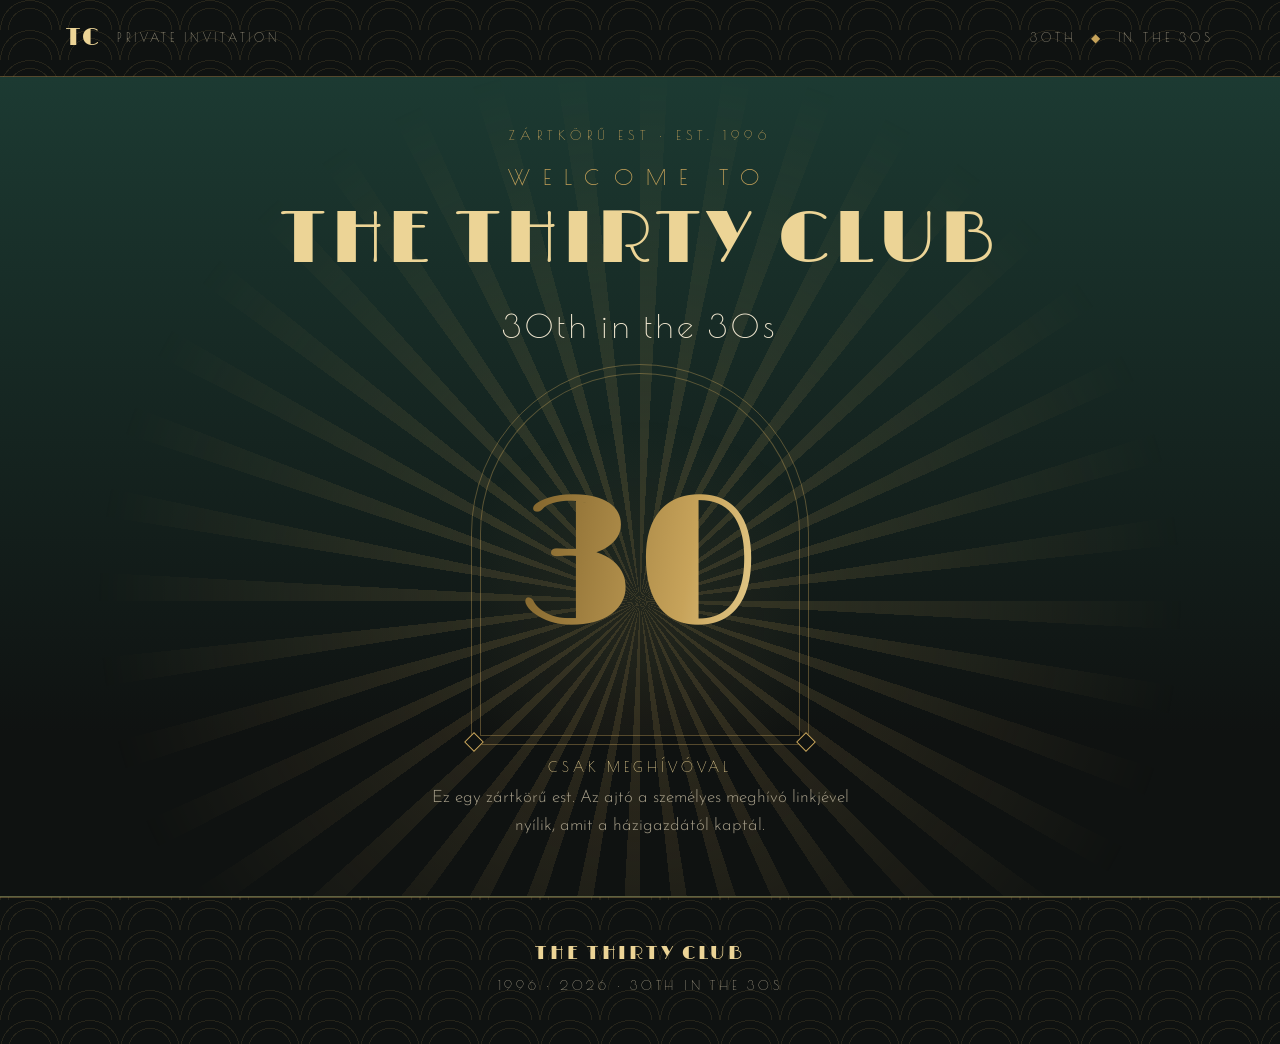
==== index.html @ 058f73ae "The Thirty Club: személyes meghívó oldal és admin" ====
<!doctype html>
<html lang="hu">
<head>
<meta charset="utf-8">
<meta name="viewport" content="width=device-width, initial-scale=1, viewport-fit=cover">
<meta name="theme-color" content="#0f1211">
<meta name="robots" content="noindex, nofollow">
<meta name="referrer" content="no-referrer">
<meta name="description" content="The Thirty Club · 30th in the 30s. Zártkörű születésnapi est a harmincas évek stílusában.">
<meta property="og:title" content="The Thirty Club · 30th in the 30s">
<meta property="og:description" content="Személyes meghívó egy harmincas évekbeli születésnapi estére.">
<title>The Thirty Club · 30th in the 30s</title>
<link rel="preconnect" href="https://fonts.googleapis.com">
<link rel="preconnect" href="https://fonts.gstatic.com" crossorigin>
<link rel="stylesheet" href="https://fonts.googleapis.com/css2?family=Limelight&family=Poiret+One&family=Josefin+Sans:wght@300;400;600&display=swap">
<link rel="stylesheet" href="./style.css">
<script src="./app.js" defer></script>
</head>
<body>
<header class="masthead"><div class="wrap"><a href="./" class="brand">TC<span>Private invitation</span></a><span class="edition">30th <i>◆</i> in the 30s</span></div></header>

<main>
  <section class="hero">
    <div class="rays" aria-hidden="true"></div>
    <div class="wrap hero-inner">
      <p class="eyebrow" id="hero-eyebrow">Zártkörű est · Est. 1996</p>
      <h1><small>Welcome to</small>The Thirty Club</h1>
      <p class="tagline">30th in the 30s</p>

      <div id="door" class="hero-inner" style="padding:0">
        <div class="arch" aria-hidden="true"><span class="num">30</span></div>
        <p class="door-note" id="door-note" role="status"><strong>Egy pillanat</strong>A meghívód betöltése…</p>
      </div>

      <div id="invited" hidden>
        <div class="hero-inner" style="padding:0">
          <p class="lede" id="hero-lede"></p>
          <button class="envelope" id="envelope" type="button" aria-expanded="false" aria-controls="invitation" aria-label="A pecsétes meghívó kinyitása">
            <span class="letter"><span>Admit one</span><strong id="letter-name">Vendég</strong><i>The Thirty Club</i></span>
            <span class="pocket"></span><span class="flap"></span>
            <span class="seal"><b>30</b></span>
          </button>
          <button class="open-link" id="open-link" type="button" aria-controls="invitation">Töltsd fel a poharad, nyisd ki <span>↓</span></button>
        </div>
      </div>
    </div>
  </section>

  <div class="invitation" id="invitation" hidden>
    <section class="block">
      <div class="wrap">
        <div class="head"><span class="en">The invitation</span><h2 id="greeting">Kedves Vendég!</h2><span class="rule"><i></i></span></div>
        <div class="prose">
          <p>Harminc leszek, és ezt úgy ünnepeljük, ahogy a harmincas években szokás volt: jazzel, swinggel, pezsgővel, és estélyi nélkül senki nem lép be a klubba.</p>
          <p>Öltözz úgy, mintha <strong>1930-at írnánk</strong>, és hozd a legjobb táncos lépéseidet. Lesz pezsgő, swing, torta, és egy este, amire harminc év múlva is emlékezni fogunk.</p>
        </div>
      </div>
    </section>

    <section class="block">
      <div class="wrap">
        <div class="head"><span class="en">Admit one</span><h2>A belépőjegyed</h2><span class="rule"><i></i></span></div>
        <div class="ticket">
          <div class="ticket-top"><span>The Thirty Club</span><b id="ticket-no">No. 030</b></div>
          <dl class="fields">
            <div><dt>Vendég</dt><dd id="t-guest">—</dd></div>
            <div><dt>Mikor</dt><dd id="t-when"><span class="tbd">Hamarosan</span></dd></div>
            <div><dt>Hol</dt><dd id="t-where">—</dd></div>
            <div><dt>Jelszó az ajtónál</dt><dd>„Swing harminc”</dd></div>
          </dl>
          <div class="ticket-foot"><span id="t-note"></span><a id="map-link" href="#" target="_blank" rel="noopener" hidden>Térkép ↗</a></div>
        </div>
      </div>
    </section>

    <section class="block">
      <div class="wrap">
        <div class="head"><span class="en">The evening</span><h2>Az est menete</h2><span class="rule"><i></i></span></div>
        <ol class="program">
          <li><span class="no" aria-hidden="true">I</span><div><h3>Érkezés</h3><p>Pezsgő és welcome koktél. A jelszót ne felejtsd otthon.</p></div></li>
          <li><span class="no" aria-hidden="true">II</span><div><h3>Pohárköszöntő</h3><p>Pár szó a harminc évről, aztán koccintás.</p></div></li>
          <li><span class="no" aria-hidden="true">III</span><div><h3>Vacsora</h3><p>Asztalhoz ülünk, ahogy egy rendes klubestén illik.</p></div></li>
          <li><span class="no" aria-hidden="true">IV</span><div><h3>Torta</h3><p>Pontosan harminc gyertya. Kívánni ér.</p></div></li>
          <li><span class="no" aria-hidden="true">V</span><div><h3>Swing hajnalig</h3><p>Tánc, koktélok, régi lemezek és mai slágerek swing-hangszerelésben.</p></div></li>
        </ol>
      </div>
    </section>

    <section class="block" id="dresscode">
      <div class="wrap">
        <div class="head"><span class="en">Dress code</span><h2>Öltözz ki</h2><span class="rule"><i></i></span></div>
        <div class="dress">
          <div class="look">
            <h3>Uraknak</h3>
            <ul>
              <li>Háromrészes öltöny vagy szmoking</li>
              <li>Csokornyakkendő vagy keskeny, mintás nyakkendő</li>
              <li>Nadrágtartó, zsebóra, díszzsebkendő</li>
              <li>Kalap, ha van: fedora vagy homburg</li>
              <li>Hátrafésült, fényes haj</li>
            </ul>
          </div>
          <div class="look">
            <h3>Hölgyeknek</h3>
            <ul>
              <li>Hosszú, ferdén szabott szatén- vagy selyemruha</li>
              <li>Hullámos frizura vagy oldalra fésült loknik</li>
              <li>Gyöngysor, hosszú kesztyű, stóla</li>
              <li>Vörös rúzs, vékony ívű szemöldök</li>
              <li>Pántos, alacsony sarkú tánccipő</li>
            </ul>
          </div>
        </div>
        <p class="aside">Tipp: a rojtos, flitteres charleston-ruha a húszas évek. A harmincas évek hosszabb, karcsúbb és fényesebb.</p>
      </div>
    </section>

    <section class="block" id="rsvp">
      <div class="wrap">
        <div class="head"><span class="en">R.S.V.P.</span><h2>Számíthatunk rád?</h2><span class="rule"><i></i></span></div>
        <div class="rsvp-box">
          <form id="rsvp-form" novalidate>
            <p id="config-notice" class="notice"></p>
            <input type="text" id="rsvp-honey" name="_honey" class="honeypot" tabindex="-1" autocomplete="off" aria-hidden="true">
            <fieldset id="form-fields">
              <legend class="sr-only">Visszajelzés</legend>
              <div>
                <span class="lbl" id="attend-label">Ott leszel?</span>
                <div class="choices" role="radiogroup" aria-labelledby="attend-label">
                  <label class="choice"><input type="radio" id="rsvp-yes" name="attending" value="yes" checked><span>Ott leszek</span></label>
                  <label class="choice"><input type="radio" id="rsvp-no" name="attending" value="no"><span>Sajnos nem jutok el</span></label>
                </div>
              </div>
              <div id="plus-row" hidden>
                <span class="lbl" id="plus-label">Hozol partnert?</span>
                <div class="choices" role="radiogroup" aria-labelledby="plus-label">
                  <label class="choice"><input type="radio" id="plus-no" name="plusOne" value="no" checked><span>Egyedül jövök</span></label>
                  <label class="choice"><input type="radio" id="plus-yes" name="plusOne" value="yes"><span>Párommal jövök</span></label>
                </div>
                <div id="plus-name-row" hidden style="margin-top:14px">
                  <label class="lbl" for="rsvp-plus-name">A partnered neve</label>
                  <input type="text" id="rsvp-plus-name" name="plusOneName" maxlength="100" autocomplete="off" placeholder="pl. Kovács Anna">
                </div>
              </div>
              <div>
                <label class="lbl" for="rsvp-notes">Ételérzékenység, dalkérés <span class="optional">(nem kötelező)</span></label>
                <textarea id="rsvp-notes" name="notes" rows="3" maxlength="2000" placeholder="pl. laktózmentes · Sing, Sing, Sing"></textarea>
              </div>
              <label class="check" for="rsvp-consent"><input type="checkbox" id="rsvp-consent" name="consent"><span>Hozzájárulok, hogy a szervező a válaszomat és a megjegyzésemet az est szervezéséhez kezelje.</span></label>
              <div class="form-foot"><button class="btn" type="submit" id="rsvp-submit">Visszajelzés küldése ↗</button></div>
            </fieldset>
            <p class="status" id="form-status" role="status" aria-live="polite"></p>
          </form>

          <div class="telegram" id="success" hidden tabindex="-1">
            <div class="tg-head"><span>Távirat</span><span>The Thirty Club</span></div>
            <p id="tg-text"></p>
            <div class="tg-actions">
              <div id="calendar-actions" class="tg-actions" style="margin:0" hidden>
                <a id="google-calendar" class="btn" href="#" target="_blank" rel="noopener">Google Naptár ↗</a>
                <button class="btn ghost" type="button" id="apple-calendar">Apple Naptár · .ics ↓</button>
              </div>
              <button class="btn ghost" type="button" id="edit-rsvp">Módosítom a válaszom</button>
              <small id="edit-note">A válaszodat az est előtt bármikor módosíthatod ezen a linken.</small>
            </div>
          </div>
        </div>
      </div>
    </section>
  </div>
</main>

<footer><div class="wrap"><p class="brand-foot">The Thirty Club</p><p>1996 · 2026 · 30th in the 30s</p></div></footer>
</body>
</html>
---- style.css ----
/* The Thirty Club — art deco klubest: fekete lakk, jáde, sárgaréz-arany, napsugár és lépcsőzetes keretek. Egyetlen sötét téma, szándékosan. */
:root{
  --ink:#0f1211;
  --lacquer:#171c1b;
  --jade:#1c3a32;
  --gold:#c7a35a;
  --gold-hi:#ecd496;
  --gold-lo:#7d6029;
  --cream:#f1e7d0;
  --muted:#a59d88;
  --line:rgba(199,163,90,.38);
  --line-soft:rgba(199,163,90,.12);
  --seal:#8a2f2a;
  --f-display:"Limelight","Poiret One",Georgia,serif;
  --f-deco:"Poiret One","Josefin Sans",Futura,sans-serif;
  --f-body:"Josefin Sans",Futura,"Trebuchet MS",sans-serif;
  color-scheme:dark;
}
*{box-sizing:border-box}
html{scroll-behavior:smooth}
body{
  margin:0;min-height:100vh;
  background-color:var(--ink);
  background-image:radial-gradient(circle at 50% 100%,transparent 0 21px,var(--line-soft) 21px 22px,transparent 22px 29px,var(--line-soft) 29px 30px,transparent 30px);
  background-size:60px 30px;
  color:var(--cream);font-family:var(--f-body);font-weight:300;font-size:17px;line-height:1.65;
}
h1,h2,h3,h4{text-wrap:balance;font-weight:400;margin:0}
p{margin:0}
a{color:var(--gold-hi)}
button,input,select,textarea{font:inherit}
button{cursor:pointer}
:focus-visible{outline:2px solid var(--gold-hi);outline-offset:3px}
[hidden]{display:none!important}
.sr-only{position:absolute;width:1px;height:1px;overflow:hidden;clip-path:inset(50%);white-space:nowrap}
.wrap{max-width:880px;margin:0 auto;padding-left:max(16px,env(safe-area-inset-left,0px));padding-right:max(16px,env(safe-area-inset-right,0px))}

/* ---------- masthead ---------- */
.masthead{border-bottom:1px solid var(--line)}
.masthead .wrap{max-width:1180px;display:flex;justify-content:space-between;align-items:center;gap:16px;padding-block:18px}
.brand{font-family:var(--f-display);font-size:1.5rem;color:var(--gold-hi);text-decoration:none;display:flex;align-items:center;gap:16px;letter-spacing:.06em}
.brand span{font-family:var(--f-deco);font-size:.72rem;letter-spacing:.32em;color:var(--muted);text-transform:uppercase}
.edition{font-family:var(--f-deco);font-size:.75rem;letter-spacing:.32em;text-transform:uppercase;color:var(--muted)}
.edition i{font-style:normal;color:var(--gold);margin:0 .6em}

/* ---------- hero ---------- */
.hero{position:relative;overflow:hidden;background:linear-gradient(180deg,var(--jade) 0%,var(--ink) 80%);border-bottom:1px solid var(--line)}
.rays{position:absolute;inset:0;pointer-events:none;
  background:repeating-conic-gradient(from -90deg at 50% 64%,rgba(199,163,90,.15) 0deg 3deg,transparent 3deg 9deg);
  -webkit-mask-image:radial-gradient(circle at 50% 64%,#000 0 20%,transparent 66%);mask-image:radial-gradient(circle at 50% 64%,#000 0 20%,transparent 66%)}
.hero-inner{position:relative;padding-block:48px 56px;display:flex;flex-direction:column;align-items:center;text-align:center;gap:20px}
.eyebrow{font-family:var(--f-deco);letter-spacing:.4em;text-transform:uppercase;font-size:.82rem;color:var(--gold)}
.hero h1{font-family:var(--f-display);font-size:clamp(2.4rem,8vw,4.6rem);line-height:1.05;letter-spacing:.06em;text-transform:uppercase;color:var(--gold-hi)}
.hero h1 small{display:block;font-family:var(--f-deco);font-size:.3em;letter-spacing:.6em;color:var(--gold);margin-bottom:.55em}
.tagline{font-family:var(--f-deco);font-size:clamp(1.45rem,5vw,2.05rem);letter-spacing:.12em;color:var(--cream)}
.lede{max-width:36ch;color:var(--muted);font-size:1.05rem}

/* bezárt ajtó (meghívó nélkül) */
.arch{position:relative;width:min(100%,320px);aspect-ratio:3/3.4;max-width:100%;display:grid;place-items:center;border:1px solid var(--line);border-radius:160px 160px 0 0;outline:1px solid var(--line);outline-offset:8px;background:radial-gradient(circle at 50% 70%,rgba(199,163,90,.1),transparent 70%)}
.arch::before,.arch::after{content:"";position:absolute;bottom:-14px;width:12px;height:12px;border:1px solid var(--gold);background:var(--ink);transform:rotate(45deg)}
.arch::before{left:-14px}.arch::after{right:-14px}
.num{font-family:var(--f-display);font-size:clamp(7.5rem,34vw,11.5rem);line-height:1;padding-top:.15em;
  background:linear-gradient(100deg,var(--gold-lo) 0%,var(--gold) 30%,var(--gold-hi) 45%,var(--cream) 50%,var(--gold-hi) 55%,var(--gold) 70%,var(--gold-lo) 100%);
  background-size:250% 100%;background-position:100% 0;-webkit-background-clip:text;background-clip:text;color:transparent;animation:shine 2.8s .4s ease-out 1 both}
@keyframes shine{from{background-position:100% 0}to{background-position:0 0}}
.door-note{max-width:40ch;color:var(--muted)}
.door-note strong{display:block;font-family:var(--f-deco);font-weight:400;letter-spacing:.3em;text-transform:uppercase;font-size:.85rem;color:var(--gold-hi);margin-bottom:6px}

/* ---------- boríték ---------- */
.envelope{position:relative;display:block;width:min(440px,100%);aspect-ratio:440/270;padding:0;margin-top:8px;border:1px solid var(--gold-lo);background:repeating-linear-gradient(36deg,rgba(255,255,255,.015) 0 1px,transparent 1px 5px),var(--lacquer);box-shadow:0 30px 70px rgba(0,0,0,.65);isolation:isolate;perspective:1100px;transition:transform .5s}
.envelope:hover{transform:translateY(-4px)}
.letter{position:absolute;inset:12px 18px 18px;z-index:1;display:flex;flex-direction:column;align-items:center;justify-content:flex-start;gap:4px;padding:22px 12px;background:var(--cream);color:var(--ink);border:1px solid var(--gold);box-shadow:inset 0 0 0 5px var(--cream),inset 0 0 0 6px var(--gold);transition:transform 1s .35s}
.letter>span{font-family:var(--f-deco);font-size:.7rem;letter-spacing:.38em;text-transform:uppercase;color:var(--gold-lo)}
.letter strong{font-family:var(--f-display);font-weight:400;font-size:clamp(1.3rem,5vw,1.75rem);line-height:1.15;color:var(--jade);max-width:100%;overflow-wrap:anywhere}
.letter i{font-style:normal;font-family:var(--f-deco);font-size:1rem;letter-spacing:.14em}
.pocket{position:absolute;inset:0;z-index:3;background:linear-gradient(150deg,#1f2624,#0c0f0e 65%,#1a201e);clip-path:polygon(0 0,50% 55%,100% 0,100% 100%,0 100%)}
.pocket::after{content:"";position:absolute;inset:14px;border:1px solid var(--line);clip-path:polygon(0 0,50% 55%,100% 0,100% 100%,0 100%)}
.flap{position:absolute;inset:0;z-index:4;background:linear-gradient(170deg,#24423a,#13201d 70%);clip-path:polygon(0 0,100% 0,50% 60%);transform-origin:top;transition:transform .8s,z-index 0s .4s;filter:drop-shadow(0 1px 0 var(--gold))}
.flap::after{content:"";position:absolute;inset:0;background:repeating-conic-gradient(from 150deg at 50% 0,rgba(199,163,90,.18) 0 2deg,transparent 2deg 10deg);clip-path:polygon(0 0,100% 0,50% 60%)}
.seal{position:absolute;z-index:5;left:50%;top:58%;width:84px;height:84px;margin:-42px 0 0 -42px;border-radius:50%;display:grid;place-items:center;
  background:radial-gradient(circle at 32% 26%,var(--gold-hi) 0,var(--gold) 40%,var(--gold-lo) 78%,var(--gold) 100%);
  box-shadow:0 7px 14px rgba(0,0,0,.6),inset 0 0 0 3px var(--gold-lo),inset 0 0 0 5px var(--gold-hi);transition:opacity .3s,transform .4s}
.seal::before{content:"";position:absolute;inset:9px;border-radius:50%;background:repeating-conic-gradient(rgba(15,18,17,.18) 0 4deg,transparent 4deg 12deg)}
.seal b{position:relative;font-family:var(--f-display);font-weight:400;font-size:2rem;color:var(--ink);text-shadow:0 1px 0 rgba(236,212,150,.7)}
.envelope.open .flap{transform:rotateX(180deg);z-index:0}
.envelope.open .seal{opacity:0;transform:scale(.8)}
.envelope.open .letter{transform:translateY(-58%)}
.envelope.open{margin-top:calc(min(440px,100vw - 32px) * .34);transition:transform .5s,margin-top .6s}
.open-link{border:0;background:none;color:var(--gold-hi);font-family:var(--f-deco);font-size:.9rem;letter-spacing:.32em;text-transform:uppercase;padding:12px}
.open-link span{margin-left:10px}

/* ---------- gombok ---------- */
.btn{display:inline-flex;align-items:center;justify-content:center;gap:10px;font-family:var(--f-body);font-weight:600;font-size:.8rem;letter-spacing:.22em;text-transform:uppercase;text-decoration:none;padding:14px 24px;border:1px solid var(--gold);color:var(--ink);background:var(--gold);transition:background .2s,color .2s}
.btn:hover{background:var(--gold-hi)}
.btn.ghost{background:transparent;color:var(--gold-hi)}
.btn.ghost:hover{background:var(--line-soft)}
.btn.small{padding:8px 12px;font-size:.68rem;letter-spacing:.16em}
.btn:disabled{opacity:.5;cursor:not-allowed}

/* ---------- szekciók ---------- */
section.block{padding-block:72px}
section.block+section.block{padding-top:0}
.head{display:flex;flex-direction:column;align-items:center;gap:8px;text-align:center;margin-bottom:34px}
.head .en{font-family:var(--f-deco);letter-spacing:.4em;text-transform:uppercase;font-size:.8rem;color:var(--gold)}
.head h2{font-family:var(--f-display);font-size:clamp(1.7rem,5.5vw,2.4rem);letter-spacing:.07em;text-transform:uppercase;color:var(--gold-hi)}
.rule{display:flex;align-items:center;gap:14px;width:min(100%,300px);margin-top:6px}
.rule::before,.rule::after{content:"";flex:1;height:1px;background:linear-gradient(90deg,transparent,var(--gold))}
.rule::after{background:linear-gradient(270deg,transparent,var(--gold))}
.rule i{width:8px;height:8px;border:1px solid var(--gold);transform:rotate(45deg)}
.prose{max-width:58ch;margin:0 auto;text-align:center;font-size:1.12rem;display:grid;gap:16px}
.prose strong{font-weight:600;color:var(--gold-hi)}
.invitation{scroll-margin-top:12px}

/* ---------- belépőjegy ---------- */
.ticket{position:relative;max-width:660px;margin:0 auto;padding:34px clamp(20px,5vw,44px);background:var(--lacquer);border:1px solid var(--gold);
  -webkit-mask:radial-gradient(circle 14px at 0 50%,#0000 98%,#000) left/51% 100% no-repeat,radial-gradient(circle 14px at 100% 50%,#0000 98%,#000) right/51% 100% no-repeat;
  mask:radial-gradient(circle 14px at 0 50%,#0000 98%,#000) left/51% 100% no-repeat,radial-gradient(circle 14px at 100% 50%,#0000 98%,#000) right/51% 100% no-repeat}
.ticket::before{content:"";position:absolute;inset:8px;border:1px solid var(--line);pointer-events:none}
.ticket-top{display:flex;justify-content:space-between;align-items:baseline;gap:12px;flex-wrap:wrap;font-family:var(--f-deco);letter-spacing:.3em;text-transform:uppercase;font-size:.78rem;color:var(--gold);border-bottom:1px dashed var(--line);padding-bottom:14px;margin-bottom:22px}
.ticket-top b{font-family:var(--f-display);font-weight:400;letter-spacing:.1em;font-size:1.1rem;color:var(--gold-hi)}
.fields{display:grid;grid-template-columns:repeat(2,minmax(0,1fr));gap:22px 28px;margin:0}
.fields>div{min-width:0}
.fields dt{font-family:var(--f-deco);letter-spacing:.28em;text-transform:uppercase;font-size:.75rem;color:var(--gold)}
.fields dd{margin:4px 0 0;font-size:1.18rem;font-weight:400;overflow-wrap:anywhere}
.fields dd small{display:block;font-size:.88rem;font-weight:300;color:var(--muted);margin-top:2px}
.tbd{color:var(--muted);font-style:italic}
.ticket-foot{margin-top:22px;padding-top:14px;border-top:1px dashed var(--line);display:flex;flex-wrap:wrap;justify-content:center;gap:10px 18px;color:var(--muted);font-size:.95rem;text-align:center}
.ticket-foot a{font-family:var(--f-deco);letter-spacing:.24em;text-transform:uppercase;font-size:.8rem;text-decoration:none;border-bottom:1px solid var(--line)}

/* ---------- program ---------- */
.program{list-style:none;margin:0 auto;padding:0;max-width:620px;display:grid}
.program li{display:grid;grid-template-columns:3.6rem minmax(0,1fr);gap:18px;align-items:baseline;padding-block:16px;border-bottom:1px solid var(--line-soft)}
.program li:last-child{border-bottom:0}
.program .no{font-family:var(--f-display);font-size:1.5rem;color:var(--gold-hi);text-align:center}
.program h3{font-family:var(--f-body);font-weight:600;letter-spacing:.16em;text-transform:uppercase;font-size:.95rem}
.program p{color:var(--muted);margin-top:2px}

/* ---------- dress code ---------- */
.dress{display:grid;grid-template-columns:repeat(2,minmax(0,1fr));gap:20px}
.look{border:1px solid var(--line);padding:28px 26px;background:linear-gradient(180deg,rgba(28,58,50,.35),transparent)}
.look h3{font-family:var(--f-display);font-size:1.35rem;letter-spacing:.08em;color:var(--gold-hi);text-align:center;margin-bottom:14px}
.look ul{margin:0;padding:0;list-style:none;display:grid;gap:10px}
.look li{position:relative;padding-left:20px}
.look li::before{content:"";position:absolute;left:2px;top:.62em;width:6px;height:6px;border:1px solid var(--gold);transform:rotate(45deg)}
.aside{max-width:56ch;margin:28px auto 0;text-align:center;color:var(--muted);font-style:italic}

/* ---------- visszajelzés ---------- */
.rsvp-box{max-width:580px;margin:0 auto;border:1px solid var(--gold);outline:1px solid var(--line);outline-offset:6px;padding:32px clamp(18px,5vw,36px);background:var(--lacquer)}
form{display:grid;gap:20px}
fieldset{border:0;margin:0;padding:0;min-width:0}
#form-fields{display:grid;gap:20px}
.lbl,label.lbl{display:block;font-family:var(--f-deco);letter-spacing:.24em;text-transform:uppercase;font-size:.8rem;color:var(--gold)}
.optional{letter-spacing:.1em;text-transform:none;color:var(--muted)}
input[type=text],input[type=password],input[type=search],input[type=date],input[type=time],select,textarea{display:block;width:100%;margin-top:6px;padding:12px 2px;font-size:1.05rem;font-weight:400;color:var(--cream);background:transparent;border:0;border-bottom:1px solid var(--line);border-radius:0}
select{background:var(--lacquer)}
textarea{resize:vertical;min-height:84px}
input:focus,select:focus,textarea:focus{outline:none;border-bottom-color:var(--gold-hi)}
::placeholder{color:#7d7666}
.choices{display:flex;flex-wrap:wrap;gap:10px;margin-top:10px}
.choice{position:relative;display:inline-block}
.choice input{position:absolute;opacity:0;inset:0;margin:0;cursor:pointer}
.choice span{display:inline-block;padding:10px 18px;border:1px solid var(--line);font-weight:400;font-size:1rem;color:var(--cream)}
.choice input:checked+span{border-color:var(--gold);background:var(--gold);color:var(--ink)}
.choice input:focus-visible+span{outline:2px solid var(--gold-hi);outline-offset:3px}
.check{display:flex;align-items:flex-start;gap:12px;font-size:.92rem;color:var(--muted);line-height:1.5}
.check input{accent-color:var(--gold);flex-shrink:0;width:17px;height:17px;margin:2px 0 0}
.notice{color:var(--gold-hi);font-size:.98rem;text-align:center}
.notice:empty{display:none}
.status{color:var(--gold-hi);font-size:.95rem;min-height:1.3em;text-align:center}
.form-foot{display:flex;justify-content:center}
.honeypot{position:absolute;left:-10000px;width:1px;height:1px;overflow:hidden}

.telegram{font-weight:600;letter-spacing:.14em;text-transform:uppercase;line-height:1.9;font-size:.95rem;outline:none}
.tg-head{display:flex;justify-content:space-between;gap:10px;flex-wrap:wrap;font-family:var(--f-deco);font-weight:400;color:var(--gold);border-bottom:1px dashed var(--line);padding-bottom:10px;margin-bottom:16px}
.telegram em{font-style:normal;color:var(--gold-hi)}
.tg-actions{margin-top:24px;display:flex;flex-wrap:wrap;justify-content:center;gap:10px}
.tg-actions small{flex-basis:100%;text-align:center;font-weight:300;letter-spacing:0;text-transform:none;color:var(--muted);font-size:.85rem}

footer{border-top:1px solid var(--line);padding-block:40px 48px;text-align:center;color:var(--muted)}
footer .brand-foot{font-family:var(--f-display);letter-spacing:.14em;text-transform:uppercase;color:var(--gold-hi);font-size:1.2rem}
footer p+p{margin-top:6px;font-family:var(--f-deco);letter-spacing:.3em;text-transform:uppercase;font-size:.78rem}

@media (max-width:640px){
  body{font-size:16px}
  .brand span{display:none}
  .edition{font-size:.66rem;letter-spacing:.2em}
  section.block{padding-block:56px}
  .fields,.dress{grid-template-columns:minmax(0,1fr)}
  .program li{grid-template-columns:2.8rem minmax(0,1fr);gap:12px}
  .seal{width:70px;height:70px;margin:-35px 0 0 -35px}
  .seal b{font-size:1.65rem}
  .letter{padding:14px 10px}
  .letter>span{font-size:.62rem;letter-spacing:.28em}
}
@media (prefers-reduced-motion:reduce){
  html{scroll-behavior:auto}
  *,*::before,*::after{transition:none!important;animation:none!important}
  .num{background-position:50% 0}
}
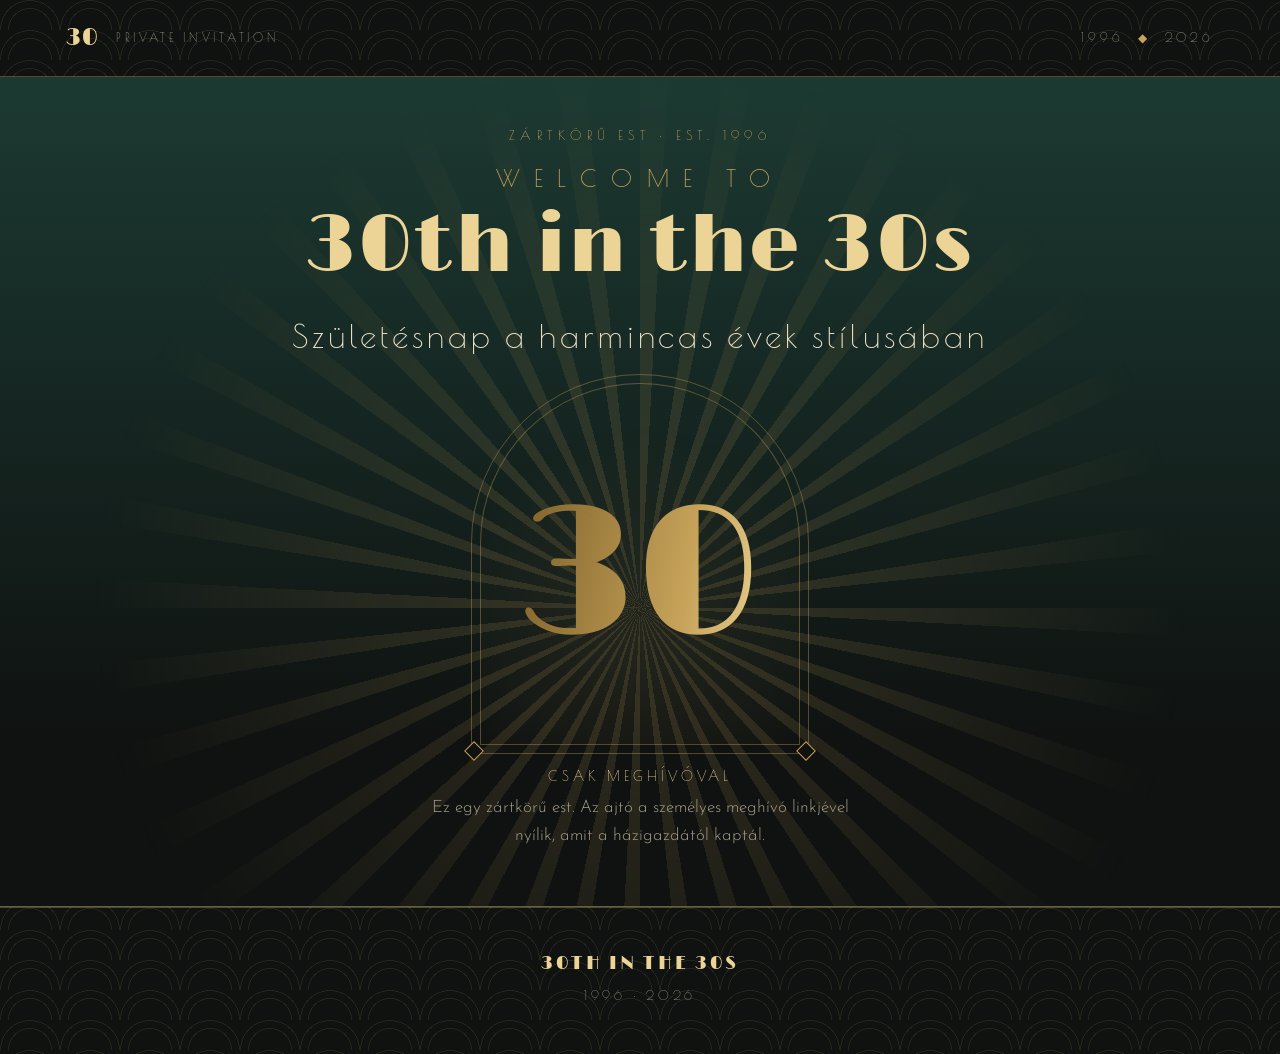
==== commit 9407edfb: "Átnevezés: 30th in the 30s" ====
--- a/index.html
+++ b/index.html
@@ -6,10 +6,10 @@
 <meta name="theme-color" content="#0f1211">
 <meta name="robots" content="noindex, nofollow">
 <meta name="referrer" content="no-referrer">
-<meta name="description" content="The Thirty Club · 30th in the 30s. Zártkörű születésnapi est a harmincas évek stílusában.">
-<meta property="og:title" content="The Thirty Club · 30th in the 30s">
+<meta name="description" content="30th in the 30s. Zártkörű születésnapi est a harmincas évek stílusában.">
+<meta property="og:title" content="30th in the 30s">
 <meta property="og:description" content="Személyes meghívó egy harmincas évekbeli születésnapi estére.">
-<title>The Thirty Club · 30th in the 30s</title>
+<title>30th in the 30s</title>
 <link rel="preconnect" href="https://fonts.googleapis.com">
 <link rel="preconnect" href="https://fonts.gstatic.com" crossorigin>
 <link rel="stylesheet" href="https://fonts.googleapis.com/css2?family=Limelight&family=Poiret+One&family=Josefin+Sans:wght@300;400;600&display=swap">
@@ -17,15 +17,15 @@
 <script src="./app.js" defer></script>
 </head>
 <body>
-<header class="masthead"><div class="wrap"><a href="./" class="brand">TC<span>Private invitation</span></a><span class="edition">30th <i>◆</i> in the 30s</span></div></header>
+<header class="masthead"><div class="wrap"><a href="./" class="brand">30<span>Private invitation</span></a><span class="edition">1996 <i>◆</i> 2026</span></div></header>
 
 <main>
   <section class="hero">
     <div class="rays" aria-hidden="true"></div>
     <div class="wrap hero-inner">
       <p class="eyebrow" id="hero-eyebrow">Zártkörű est · Est. 1996</p>
-      <h1><small>Welcome to</small>The Thirty Club</h1>
-      <p class="tagline">30th in the 30s</p>
+      <h1><small>Welcome to</small>30th in the 30s</h1>
+      <p class="tagline">Születésnap a harmincas évek stílusában</p>
 
       <div id="door" class="hero-inner" style="padding:0">
         <div class="arch" aria-hidden="true"><span class="num">30</span></div>
@@ -36,7 +36,7 @@
         <div class="hero-inner" style="padding:0">
           <p class="lede" id="hero-lede"></p>
           <button class="envelope" id="envelope" type="button" aria-expanded="false" aria-controls="invitation" aria-label="A pecsétes meghívó kinyitása">
-            <span class="letter"><span>Admit one</span><strong id="letter-name">Vendég</strong><i>The Thirty Club</i></span>
+            <span class="letter"><span>Admit one</span><strong id="letter-name">Vendég</strong><i>30th in the 30s</i></span>
             <span class="pocket"></span><span class="flap"></span>
             <span class="seal"><b>30</b></span>
           </button>
@@ -61,7 +61,7 @@
       <div class="wrap">
         <div class="head"><span class="en">Admit one</span><h2>A belépőjegyed</h2><span class="rule"><i></i></span></div>
         <div class="ticket">
-          <div class="ticket-top"><span>The Thirty Club</span><b id="ticket-no">No. 030</b></div>
+          <div class="ticket-top"><span>30th in the 30s</span><b id="ticket-no">No. 030</b></div>
           <dl class="fields">
             <div><dt>Vendég</dt><dd id="t-guest">—</dd></div>
             <div><dt>Mikor</dt><dd id="t-when"><span class="tbd">Hamarosan</span></dd></div>
@@ -153,7 +153,7 @@
           </form>
 
           <div class="telegram" id="success" hidden tabindex="-1">
-            <div class="tg-head"><span>Távirat</span><span>The Thirty Club</span></div>
+            <div class="tg-head"><span>Távirat</span><span>30th in the 30s</span></div>
             <p id="tg-text"></p>
             <div class="tg-actions">
               <div id="calendar-actions" class="tg-actions" style="margin:0" hidden>
@@ -170,6 +170,6 @@
   </div>
 </main>
 
-<footer><div class="wrap"><p class="brand-foot">The Thirty Club</p><p>1996 · 2026 · 30th in the 30s</p></div></footer>
+<footer><div class="wrap"><p class="brand-foot">30th in the 30s</p><p>1996 · 2026</p></div></footer>
 </body>
 </html>
--- a/style.css
+++ b/style.css
@@ -1,4 +1,4 @@
-/* The Thirty Club — art deco klubest: fekete lakk, jáde, sárgaréz-arany, napsugár és lépcsőzetes keretek. Egyetlen sötét téma, szándékosan. */
+/* 30th in the 30s — art deco klubest: fekete lakk, jáde, sárgaréz-arany, napsugár és lépcsőzetes keretek. Egyetlen sötét téma, szándékosan. */
 :root{
   --ink:#0f1211;
   --lacquer:#171c1b;
@@ -50,7 +50,8 @@
   -webkit-mask-image:radial-gradient(circle at 50% 64%,#000 0 20%,transparent 66%);mask-image:radial-gradient(circle at 50% 64%,#000 0 20%,transparent 66%)}
 .hero-inner{position:relative;padding-block:48px 56px;display:flex;flex-direction:column;align-items:center;text-align:center;gap:20px}
 .eyebrow{font-family:var(--f-deco);letter-spacing:.4em;text-transform:uppercase;font-size:.82rem;color:var(--gold)}
-.hero h1{font-family:var(--f-display);font-size:clamp(2.4rem,8vw,4.6rem);line-height:1.05;letter-spacing:.06em;text-transform:uppercase;color:var(--gold-hi)}
+.hero h1{font-family:var(--f-display);font-size:clamp(2.6rem,9vw,5rem);line-height:1.05;letter-spacing:.03em;color:var(--gold-hi)}
+.hero h1 small{text-transform:uppercase}
 .hero h1 small{display:block;font-family:var(--f-deco);font-size:.3em;letter-spacing:.6em;color:var(--gold);margin-bottom:.55em}
 .tagline{font-family:var(--f-deco);font-size:clamp(1.45rem,5vw,2.05rem);letter-spacing:.12em;color:var(--cream)}
 .lede{max-width:36ch;color:var(--muted);font-size:1.05rem}
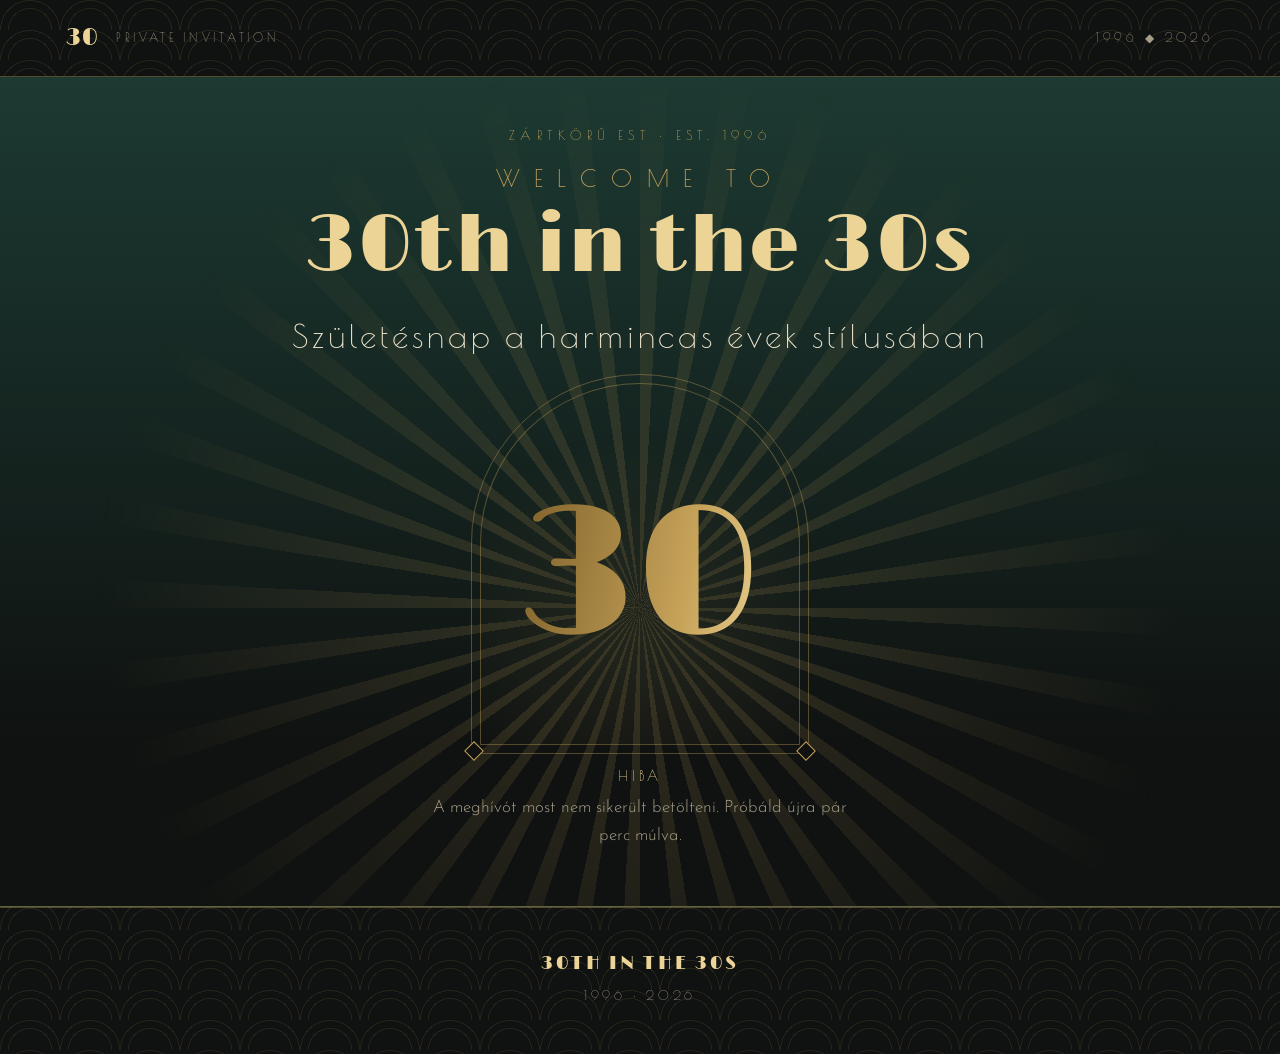
==== commit e7b82192: "Szerkeszthető szövegek az adminban" ====
--- a/index.html
+++ b/index.html
@@ -1,5 +1,5 @@
 <!doctype html>
-<html lang="hu">
+<html lang="hu" class="t-pending">
 <head>
 <meta charset="utf-8">
 <meta name="viewport" content="width=device-width, initial-scale=1, viewport-fit=cover">
@@ -14,18 +14,19 @@
 <link rel="preconnect" href="https://fonts.gstatic.com" crossorigin>
 <link rel="stylesheet" href="https://fonts.googleapis.com/css2?family=Limelight&family=Poiret+One&family=Josefin+Sans:wght@300;400;600&display=swap">
 <link rel="stylesheet" href="./style.css">
+<script src="./texts.js" defer></script>
 <script src="./app.js" defer></script>
 </head>
 <body>
-<header class="masthead"><div class="wrap"><a href="./" class="brand">30<span>Private invitation</span></a><span class="edition">1996 <i>◆</i> 2026</span></div></header>
+<header class="masthead"><div class="wrap"><a href="./" class="brand"><b data-t="brand.mark"></b><span data-t="brand.tag"></span></a><span class="edition" data-t="brand.edition"></span></div></header>
 
 <main>
   <section class="hero">
     <div class="rays" aria-hidden="true"></div>
     <div class="wrap hero-inner">
-      <p class="eyebrow" id="hero-eyebrow">Zártkörű est · Est. 1996</p>
-      <h1><small>Welcome to</small>30th in the 30s</h1>
-      <p class="tagline">Születésnap a harmincas évek stílusában</p>
+      <p class="eyebrow" id="hero-eyebrow"></p>
+      <h1><small data-t="hero.welcome"></small><span data-t="hero.title"></span></h1>
+      <p class="tagline" data-t="hero.tagline"></p>
 
       <div id="door" class="hero-inner" style="padding:0">
         <div class="arch" aria-hidden="true"><span class="num">30</span></div>
@@ -36,11 +37,11 @@
         <div class="hero-inner" style="padding:0">
           <p class="lede" id="hero-lede"></p>
           <button class="envelope" id="envelope" type="button" aria-expanded="false" aria-controls="invitation" aria-label="A pecsétes meghívó kinyitása">
-            <span class="letter"><span>Admit one</span><strong id="letter-name">Vendég</strong><i>30th in the 30s</i></span>
+            <span class="letter"><span data-t="env.admit"></span><strong id="letter-name">Vendég</strong><i data-t="env.sub"></i></span>
             <span class="pocket"></span><span class="flap"></span>
             <span class="seal"><b>30</b></span>
           </button>
-          <button class="open-link" id="open-link" type="button" aria-controls="invitation">Töltsd fel a poharad, nyisd ki <span>↓</span></button>
+          <button class="open-link" id="open-link" type="button" aria-controls="invitation"><span id="open-label" data-t="env.open"></span> <span class="arrow">↓</span></button>
         </div>
       </div>
     </div>
@@ -49,75 +50,52 @@
   <div class="invitation" id="invitation" hidden>
     <section class="block">
       <div class="wrap">
-        <div class="head"><span class="en">The invitation</span><h2 id="greeting">Kedves Vendég!</h2><span class="rule"><i></i></span></div>
+        <div class="head"><span class="en" data-t="inv.eyebrow"></span><h2 id="greeting"></h2><span class="rule"><i></i></span></div>
         <div class="prose">
-          <p>Harminc leszek, és ezt úgy ünnepeljük, ahogy a harmincas években szokás volt: jazzel, swinggel, pezsgővel, és estélyi nélkül senki nem lép be a klubba.</p>
-          <p>Öltözz úgy, mintha <strong>1930-at írnánk</strong>, és hozd a legjobb táncos lépéseidet. Lesz pezsgő, swing, torta, és egy este, amire harminc év múlva is emlékezni fogunk.</p>
+          <p data-t="inv.p1"></p>
+          <p data-t="inv.p2"></p>
+          <p data-t="inv.p3"></p>
         </div>
       </div>
     </section>
 
     <section class="block">
       <div class="wrap">
-        <div class="head"><span class="en">Admit one</span><h2>A belépőjegyed</h2><span class="rule"><i></i></span></div>
+        <div class="head"><span class="en" data-t="ticket.eyebrow"></span><h2 data-t="ticket.heading"></h2><span class="rule"><i></i></span></div>
         <div class="ticket">
-          <div class="ticket-top"><span>30th in the 30s</span><b id="ticket-no">No. 030</b></div>
+          <div class="ticket-top"><span data-t="ticket.top"></span><b data-t="ticket.no"></b></div>
           <dl class="fields">
-            <div><dt>Vendég</dt><dd id="t-guest">—</dd></div>
-            <div><dt>Mikor</dt><dd id="t-when"><span class="tbd">Hamarosan</span></dd></div>
-            <div><dt>Hol</dt><dd id="t-where">—</dd></div>
-            <div><dt>Jelszó az ajtónál</dt><dd>„Swing harminc”</dd></div>
+            <div><dt data-t="ticket.guest"></dt><dd id="t-guest">—</dd></div>
+            <div><dt data-t="ticket.when"></dt><dd id="t-when"></dd></div>
+            <div><dt data-t="ticket.where"></dt><dd id="t-where">—</dd></div>
+            <div><dt data-t="ticket.pw.label"></dt><dd data-t="ticket.pw"></dd></div>
           </dl>
-          <div class="ticket-foot"><span id="t-note"></span><a id="map-link" href="#" target="_blank" rel="noopener" hidden>Térkép ↗</a></div>
+          <div class="ticket-foot"><span id="t-note"></span><a id="map-link" href="#" target="_blank" rel="noopener" hidden><span data-t="ticket.map"></span></a></div>
         </div>
       </div>
     </section>
 
     <section class="block">
       <div class="wrap">
-        <div class="head"><span class="en">The evening</span><h2>Az est menete</h2><span class="rule"><i></i></span></div>
-        <ol class="program">
-          <li><span class="no" aria-hidden="true">I</span><div><h3>Érkezés</h3><p>Pezsgő és welcome koktél. A jelszót ne felejtsd otthon.</p></div></li>
-          <li><span class="no" aria-hidden="true">II</span><div><h3>Pohárköszöntő</h3><p>Pár szó a harminc évről, aztán koccintás.</p></div></li>
-          <li><span class="no" aria-hidden="true">III</span><div><h3>Vacsora</h3><p>Asztalhoz ülünk, ahogy egy rendes klubestén illik.</p></div></li>
-          <li><span class="no" aria-hidden="true">IV</span><div><h3>Torta</h3><p>Pontosan harminc gyertya. Kívánni ér.</p></div></li>
-          <li><span class="no" aria-hidden="true">V</span><div><h3>Swing hajnalig</h3><p>Tánc, koktélok, régi lemezek és mai slágerek swing-hangszerelésben.</p></div></li>
-        </ol>
+        <div class="head"><span class="en" data-t="prog.eyebrow"></span><h2 data-t="prog.heading"></h2><span class="rule"><i></i></span></div>
+        <ol class="program" data-t="prog.list"></ol>
       </div>
     </section>
 
     <section class="block" id="dresscode">
       <div class="wrap">
-        <div class="head"><span class="en">Dress code</span><h2>Öltözz ki</h2><span class="rule"><i></i></span></div>
+        <div class="head"><span class="en" data-t="dress.eyebrow"></span><h2 data-t="dress.heading"></h2><span class="rule"><i></i></span></div>
         <div class="dress">
-          <div class="look">
-            <h3>Uraknak</h3>
-            <ul>
-              <li>Háromrészes öltöny vagy szmoking</li>
-              <li>Csokornyakkendő vagy keskeny, mintás nyakkendő</li>
-              <li>Nadrágtartó, zsebóra, díszzsebkendő</li>
-              <li>Kalap, ha van: fedora vagy homburg</li>
-              <li>Hátrafésült, fényes haj</li>
-            </ul>
-          </div>
-          <div class="look">
-            <h3>Hölgyeknek</h3>
-            <ul>
-              <li>Hosszú, ferdén szabott szatén- vagy selyemruha</li>
-              <li>Hullámos frizura vagy oldalra fésült loknik</li>
-              <li>Gyöngysor, hosszú kesztyű, stóla</li>
-              <li>Vörös rúzs, vékony ívű szemöldök</li>
-              <li>Pántos, alacsony sarkú tánccipő</li>
-            </ul>
-          </div>
+          <div class="look"><h3 data-t="dress.men.title"></h3><ul data-t="dress.men"></ul></div>
+          <div class="look"><h3 data-t="dress.women.title"></h3><ul data-t="dress.women"></ul></div>
         </div>
-        <p class="aside">Tipp: a rojtos, flitteres charleston-ruha a húszas évek. A harmincas évek hosszabb, karcsúbb és fényesebb.</p>
+        <p class="aside" data-t="dress.aside"></p>
       </div>
     </section>
 
     <section class="block" id="rsvp">
       <div class="wrap">
-        <div class="head"><span class="en">R.S.V.P.</span><h2>Számíthatunk rád?</h2><span class="rule"><i></i></span></div>
+        <div class="head"><span class="en" data-t="rsvp.eyebrow"></span><h2 data-t="rsvp.heading"></h2><span class="rule"><i></i></span></div>
         <div class="rsvp-box">
           <form id="rsvp-form" novalidate>
             <p id="config-notice" class="notice"></p>
@@ -125,43 +103,43 @@
             <fieldset id="form-fields">
               <legend class="sr-only">Visszajelzés</legend>
               <div>
-                <span class="lbl" id="attend-label">Ott leszel?</span>
+                <span class="lbl" id="attend-label" data-t="rsvp.attend"></span>
                 <div class="choices" role="radiogroup" aria-labelledby="attend-label">
-                  <label class="choice"><input type="radio" id="rsvp-yes" name="attending" value="yes" checked><span>Ott leszek</span></label>
-                  <label class="choice"><input type="radio" id="rsvp-no" name="attending" value="no"><span>Sajnos nem jutok el</span></label>
+                  <label class="choice"><input type="radio" id="rsvp-yes" name="attending" value="yes" checked><span data-t="rsvp.yes"></span></label>
+                  <label class="choice"><input type="radio" id="rsvp-no" name="attending" value="no"><span data-t="rsvp.no"></span></label>
                 </div>
               </div>
               <div id="plus-row" hidden>
-                <span class="lbl" id="plus-label">Hozol partnert?</span>
+                <span class="lbl" id="plus-label" data-t="rsvp.plus"></span>
                 <div class="choices" role="radiogroup" aria-labelledby="plus-label">
-                  <label class="choice"><input type="radio" id="plus-no" name="plusOne" value="no" checked><span>Egyedül jövök</span></label>
-                  <label class="choice"><input type="radio" id="plus-yes" name="plusOne" value="yes"><span>Párommal jövök</span></label>
+                  <label class="choice"><input type="radio" id="plus-no" name="plusOne" value="no" checked><span data-t="rsvp.plus.no"></span></label>
+                  <label class="choice"><input type="radio" id="plus-yes" name="plusOne" value="yes"><span data-t="rsvp.plus.yes"></span></label>
                 </div>
                 <div id="plus-name-row" hidden style="margin-top:14px">
-                  <label class="lbl" for="rsvp-plus-name">A partnered neve</label>
-                  <input type="text" id="rsvp-plus-name" name="plusOneName" maxlength="100" autocomplete="off" placeholder="pl. Kovács Anna">
+                  <label class="lbl" for="rsvp-plus-name" data-t="rsvp.plus.name"></label>
+                  <input type="text" id="rsvp-plus-name" name="plusOneName" maxlength="100" autocomplete="off" data-t="rsvp.plus.ph" data-t-attr="placeholder">
                 </div>
               </div>
               <div>
-                <label class="lbl" for="rsvp-notes">Ételérzékenység, dalkérés <span class="optional">(nem kötelező)</span></label>
-                <textarea id="rsvp-notes" name="notes" rows="3" maxlength="2000" placeholder="pl. laktózmentes · Sing, Sing, Sing"></textarea>
+                <label class="lbl" for="rsvp-notes"><span data-t="rsvp.notes"></span> <span class="optional" data-t="rsvp.optional"></span></label>
+                <textarea id="rsvp-notes" name="notes" rows="3" maxlength="2000" data-t="rsvp.notes.ph" data-t-attr="placeholder"></textarea>
               </div>
-              <label class="check" for="rsvp-consent"><input type="checkbox" id="rsvp-consent" name="consent"><span>Hozzájárulok, hogy a szervező a válaszomat és a megjegyzésemet az est szervezéséhez kezelje.</span></label>
-              <div class="form-foot"><button class="btn" type="submit" id="rsvp-submit">Visszajelzés küldése ↗</button></div>
+              <label class="check" for="rsvp-consent"><input type="checkbox" id="rsvp-consent" name="consent"><span data-t="rsvp.consent"></span></label>
+              <div class="form-foot"><button class="btn" type="submit" id="rsvp-submit"><span data-t="rsvp.submit"></span></button></div>
             </fieldset>
             <p class="status" id="form-status" role="status" aria-live="polite"></p>
           </form>
 
           <div class="telegram" id="success" hidden tabindex="-1">
-            <div class="tg-head"><span>Távirat</span><span>30th in the 30s</span></div>
+            <div class="tg-head"><span data-t="tg.head"></span><span data-t="tg.head2"></span></div>
             <p id="tg-text"></p>
             <div class="tg-actions">
               <div id="calendar-actions" class="tg-actions" style="margin:0" hidden>
-                <a id="google-calendar" class="btn" href="#" target="_blank" rel="noopener">Google Naptár ↗</a>
-                <button class="btn ghost" type="button" id="apple-calendar">Apple Naptár · .ics ↓</button>
+                <a id="google-calendar" class="btn" href="#" target="_blank" rel="noopener"><span data-t="tg.gcal"></span></a>
+                <button class="btn ghost" type="button" id="apple-calendar"><span data-t="tg.ics"></span></button>
               </div>
-              <button class="btn ghost" type="button" id="edit-rsvp">Módosítom a válaszom</button>
-              <small id="edit-note">A válaszodat az est előtt bármikor módosíthatod ezen a linken.</small>
+              <button class="btn ghost" type="button" id="edit-rsvp"><span data-t="tg.edit"></span></button>
+              <small id="edit-note"><span data-t="tg.editnote"></span></small>
             </div>
           </div>
         </div>
@@ -170,6 +148,6 @@
   </div>
 </main>
 
-<footer><div class="wrap"><p class="brand-foot">30th in the 30s</p><p>1996 · 2026</p></div></footer>
+<footer><div class="wrap"><p class="brand-foot" data-t="foot.brand"></p><p data-t="foot.line"></p></div></footer>
 </body>
 </html>
--- a/style.css
+++ b/style.css
@@ -88,7 +88,9 @@
 .envelope.open .letter{transform:translateY(-58%)}
 .envelope.open{margin-top:calc(min(440px,100vw - 32px) * .34);transition:transform .5s,margin-top .6s}
 .open-link{border:0;background:none;color:var(--gold-hi);font-family:var(--f-deco);font-size:.9rem;letter-spacing:.32em;text-transform:uppercase;padding:12px}
-.open-link span{margin-left:10px}
+.open-link .arrow{margin-left:4px}
+.brand b{font-weight:400}
+.t-pending [data-t],.t-pending #hero-eyebrow{visibility:hidden}
 
 /* ---------- gombok ---------- */
 .btn{display:inline-flex;align-items:center;justify-content:center;gap:10px;font-family:var(--f-body);font-weight:600;font-size:.8rem;letter-spacing:.22em;text-transform:uppercase;text-decoration:none;padding:14px 24px;border:1px solid var(--gold);color:var(--ink);background:var(--gold);transition:background .2s,color .2s}
